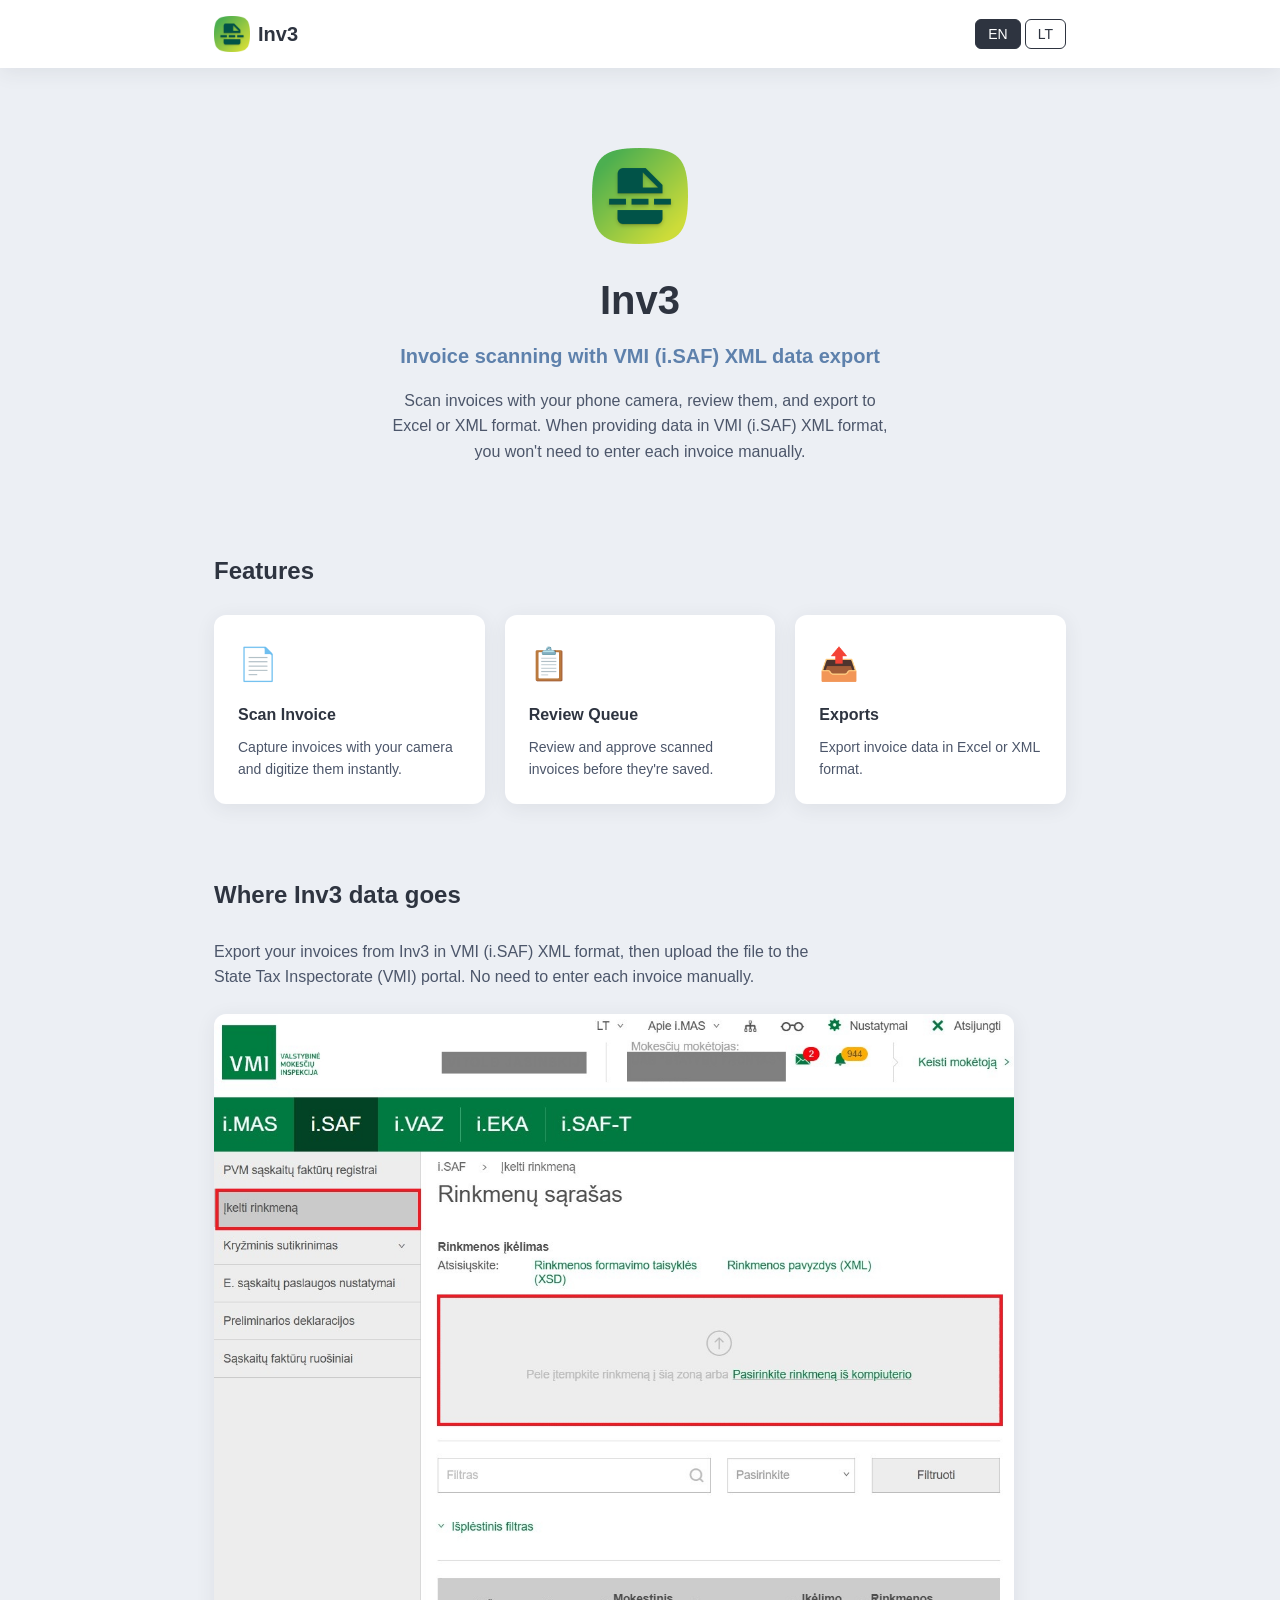
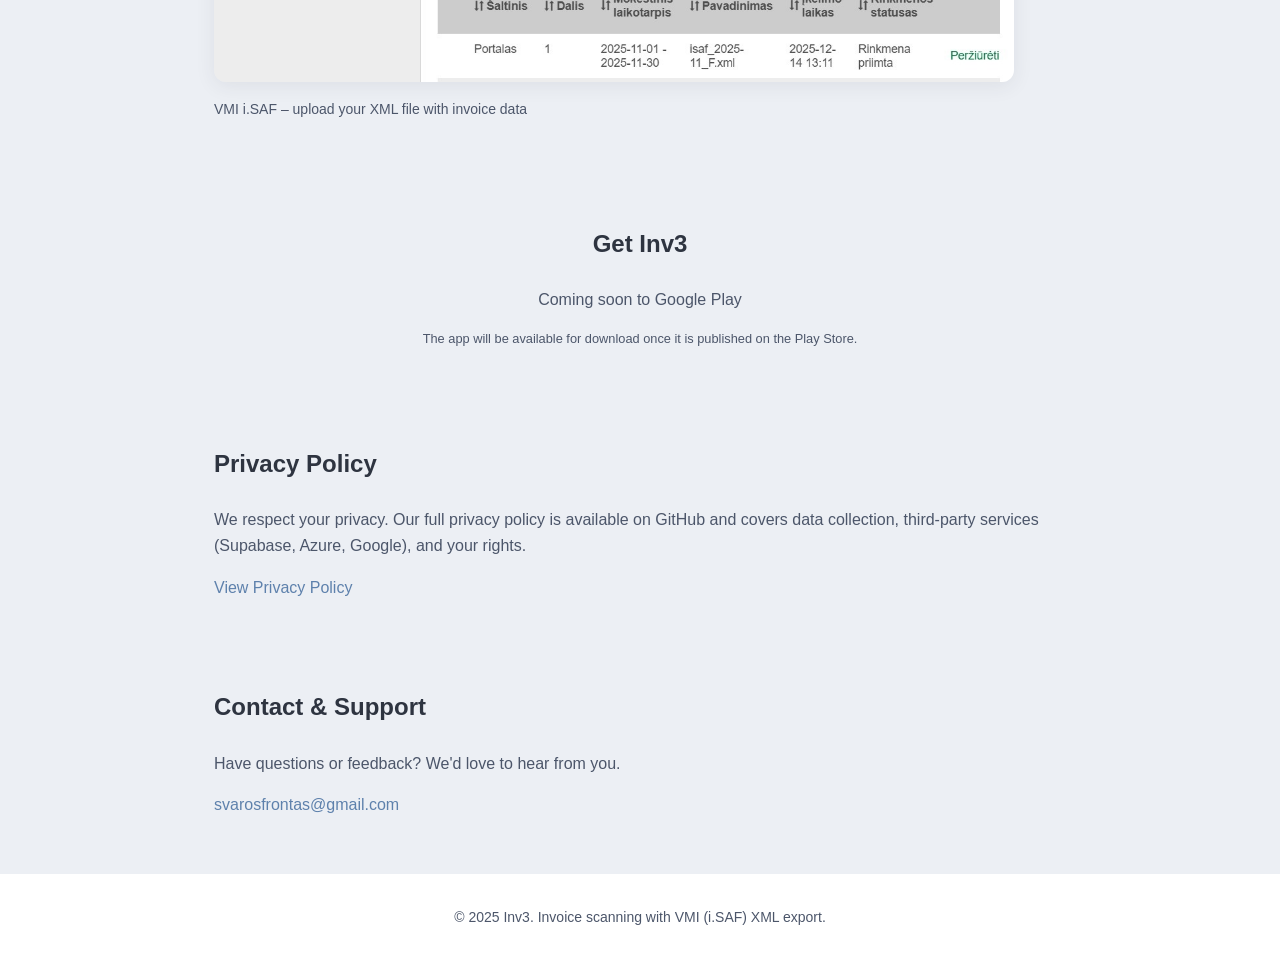
==== website/index.html @ 4410b9a9 "2026-02-17: App and website updates - Remove guide_isaf_upload.png (AAPT fix), move documentai crede" ====
<!DOCTYPE html>
<html lang="en">
<head>
    <meta charset="UTF-8">
    <meta name="viewport" content="width=device-width, initial-scale=1.0">
    <meta name="description" content="Inv3 - Invoice scanning with VMI (i.SAF) XML export. Scan, review, and export invoices to Excel or XML.">
    <link rel="icon" href="favicon.ico" sizes="any">
    <link rel="icon" type="image/png" href="icon-192.png" sizes="192x192">
    <link rel="apple-touch-icon" href="apple-touch-icon.png">
    <title>Inv3 - Invoice Scanning App</title>
    <link rel="stylesheet" href="styles.css">
</head>
<body>
    <header class="header">
        <nav class="nav">
            <a href="#" class="logo">
                <img src="icon-192.png" alt="Inv3" class="logo-icon">
                <span class="logo-text" data-i18n="app_name">Inv3</span>
            </a>
            <div class="lang-switcher">
                <button class="lang-btn active" data-lang="en" aria-label="English">EN</button>
                <button class="lang-btn" data-lang="lt" aria-label="Lietuvių">LT</button>
            </div>
        </nav>
    </header>

    <main>
        <section class="hero">
            <img src="icon-192.png" alt="Inv3" class="hero-icon">
            <h1 class="hero-title" data-i18n="app_name">Inv3</h1>
            <p class="hero-tagline" data-i18n="tagline">Invoice scanning made simple</p>
            <p class="hero-desc" data-i18n="description">Scan invoices with your camera, review them in a queue, organize by companies, and export when you need. All in one app.</p>
        </section>

        <section class="features">
            <h2 class="section-title" data-i18n="features_title">Features</h2>
            <div class="feature-grid">
                <div class="feature-card">
                    <span class="feature-icon">📄</span>
                    <h3 data-i18n="feature_scan">Scan Invoice</h3>
                    <p data-i18n="feature_scan_desc">Capture invoices with your camera and digitize them instantly.</p>
                </div>
                <div class="feature-card">
                    <span class="feature-icon">📋</span>
                    <h3 data-i18n="feature_queue">Review Queue</h3>
                    <p data-i18n="feature_queue_desc">Review and approve scanned invoices before they're saved.</p>
                </div>
                <div class="feature-card">
                    <span class="feature-icon">📤</span>
                    <h3 data-i18n="feature_exports">Exports</h3>
                    <p data-i18n="feature_exports_desc">Export invoice data in Excel or XML format.</p>
                </div>
            </div>
        </section>

        <section class="vmi-workflow">
            <h2 class="section-title" data-i18n="vmi_title">Where Inv3 data goes</h2>
            <p class="vmi-desc" data-i18n="vmi_desc">Export your invoices from Inv3 in VMI (i.SAF) XML format, then upload the file to the State Tax Inspectorate (VMI) portal. No need to enter each invoice manually.</p>
            <div class="vmi-image-wrap">
                <img src="vmi-screenshot.png" alt="VMI i.SAF file upload" class="vmi-screenshot">
            </div>
            <p class="vmi-caption" data-i18n="vmi_caption">VMI i.SAF – upload your XML file with invoice data</p>
        </section>

        <section class="download">
            <h2 class="section-title" data-i18n="download_title">Get Inv3</h2>
            <p class="download-desc" data-i18n="download_desc">Coming soon to Google Play</p>
            <p class="download-note" data-i18n="download_note">The app will be available for download once it is published on the Play Store.</p>
        </section>

        <section class="privacy">
            <h2 class="section-title" data-i18n="privacy_title">Privacy Policy</h2>
            <p class="privacy-desc" data-i18n="privacy_desc">We respect your privacy. Our app processes invoice data locally on your device. For full details, see our privacy policy.</p>
            <a href="https://github.com/mrvitold/Inv3/blob/master/PRIVACY_POLICY.md" class="privacy-link" target="_blank" rel="noopener noreferrer" data-i18n="privacy_link">View Privacy Policy</a>
        </section>

        <section class="contact">
            <h2 class="section-title" data-i18n="contact_title">Contact & Support</h2>
            <p class="contact-desc" data-i18n="contact_desc">Have questions or feedback? We'd love to hear from you.</p>
            <a href="mailto:svarosfrontas@gmail.com" class="contact-email" data-i18n="contact_email">svarosfrontas@gmail.com</a>
        </section>
    </main>

    <footer class="footer">
        <p data-i18n="footer">© 2025 Inv3. Invoice scanning made simple.</p>
    </footer>

    <script src="translations.js"></script>
    <script src="app.js"></script>
</body>
</html>
---- website/styles.css ----
:root {
    --color-primary: #2E3440;
    --color-primary-light: #3B4252;
    --color-background: #ECEFF4;
    --color-surface: #FFFFFF;
    --color-text: #2E3440;
    --color-text-muted: #4C566A;
    --color-accent: #5E81AC;
    --font-sans: -apple-system, BlinkMacSystemFont, 'Segoe UI', Roboto, Oxygen, Ubuntu, sans-serif;
    --radius: 12px;
    --shadow: 0 4px 20px rgba(46, 52, 64, 0.08);
}

* {
    box-sizing: border-box;
}

body {
    margin: 0;
    font-family: var(--font-sans);
    background: var(--color-background);
    color: var(--color-text);
    line-height: 1.6;
    min-height: 100vh;
    display: flex;
    flex-direction: column;
}

.header {
    background: var(--color-surface);
    box-shadow: var(--shadow);
    position: sticky;
    top: 0;
    z-index: 100;
}

.nav {
    max-width: 900px;
    margin: 0 auto;
    padding: 1rem 1.5rem;
    display: flex;
    align-items: center;
    justify-content: space-between;
}

.logo {
    display: flex;
    align-items: center;
    gap: 0.5rem;
    text-decoration: none;
    color: var(--color-text);
    font-weight: 700;
    font-size: 1.25rem;
}

.logo-icon {
    width: 36px;
    height: 36px;
    border-radius: 8px;
}

.lang-switcher {
    display: flex;
    gap: 0.25rem;
}

.lang-btn {
    padding: 0.4rem 0.75rem;
    border: 1px solid var(--color-primary);
    background: transparent;
    color: var(--color-text);
    font-size: 0.875rem;
    font-weight: 500;
    cursor: pointer;
    border-radius: 6px;
    transition: background 0.2s, color 0.2s;
}

.lang-btn:hover {
    background: var(--color-primary-light);
    color: white;
}

.lang-btn.active {
    background: var(--color-primary);
    color: white;
}

main {
    flex: 1;
    max-width: 900px;
    margin: 0 auto;
    padding: 2rem 1.5rem;
    width: 100%;
}

.hero {
    text-align: center;
    padding: 3rem 0;
}

.hero-icon {
    width: 96px;
    height: 96px;
    margin-bottom: 1rem;
    border-radius: 20px;
}

.hero-title {
    font-size: 2.5rem;
    font-weight: 800;
    margin: 0 0 0.5rem;
    color: var(--color-primary);
}

.hero-tagline {
    font-size: 1.25rem;
    color: var(--color-accent);
    font-weight: 600;
    margin: 0 0 1rem;
}

.hero-desc {
    font-size: 1rem;
    color: var(--color-text-muted);
    max-width: 500px;
    margin: 0 auto;
}

.section-title {
    font-size: 1.5rem;
    font-weight: 700;
    margin: 2.5rem 0 1.5rem;
    color: var(--color-primary);
}

.feature-grid {
    display: grid;
    grid-template-columns: repeat(auto-fit, minmax(200px, 1fr));
    gap: 1.25rem;
}

.feature-card {
    background: var(--color-surface);
    padding: 1.5rem;
    border-radius: var(--radius);
    box-shadow: var(--shadow);
    transition: transform 0.2s, box-shadow 0.2s;
}

.feature-card:hover {
    transform: translateY(-2px);
    box-shadow: 0 6px 24px rgba(46, 52, 64, 0.12);
}

.feature-icon {
    font-size: 2rem;
    display: block;
    margin-bottom: 0.75rem;
}

.feature-card h3 {
    font-size: 1rem;
    font-weight: 600;
    margin: 0 0 0.5rem;
    color: var(--color-primary);
}

.feature-card p {
    font-size: 0.875rem;
    color: var(--color-text-muted);
    margin: 0;
}

.vmi-workflow {
    padding: 2rem 0;
}

.vmi-desc {
    color: var(--color-text-muted);
    margin: 0 0 1.5rem;
    max-width: 600px;
}

.vmi-image-wrap {
    border-radius: var(--radius);
    overflow: hidden;
    box-shadow: var(--shadow);
    margin-bottom: 1rem;
    max-width: 800px;
}

.vmi-screenshot {
    width: 100%;
    height: auto;
    display: block;
}

.vmi-caption {
    font-size: 0.875rem;
    color: var(--color-text-muted);
    margin: 0;
}

.download {
    text-align: center;
    padding: 2rem 0;
}

.download-desc {
    margin: 0 0 1rem;
    color: var(--color-text-muted);
}

.play-badge {
    display: inline-block;
    transition: opacity 0.2s;
}

.play-badge:hover {
    opacity: 0.85;
}

.download-note {
    font-size: 0.8rem;
    color: var(--color-text-muted);
    margin: 1rem 0 0;
}

.privacy, .contact {
    padding: 1.5rem 0;
}

.privacy-desc, .contact-desc {
    color: var(--color-text-muted);
    margin: 0 0 1rem;
}

.privacy-link, .contact-email {
    color: var(--color-accent);
    font-weight: 500;
    text-decoration: none;
}

.privacy-link:hover, .contact-email:hover {
    text-decoration: underline;
}

.footer {
    text-align: center;
    padding: 2rem 1.5rem;
    background: var(--color-surface);
    color: var(--color-text-muted);
    font-size: 0.875rem;
    margin-top: auto;
}

.footer p {
    margin: 0;
}

@media (max-width: 600px) {
    .hero-title {
        font-size: 2rem;
    }

    .feature-grid {
        grid-template-columns: 1fr;
    }
}
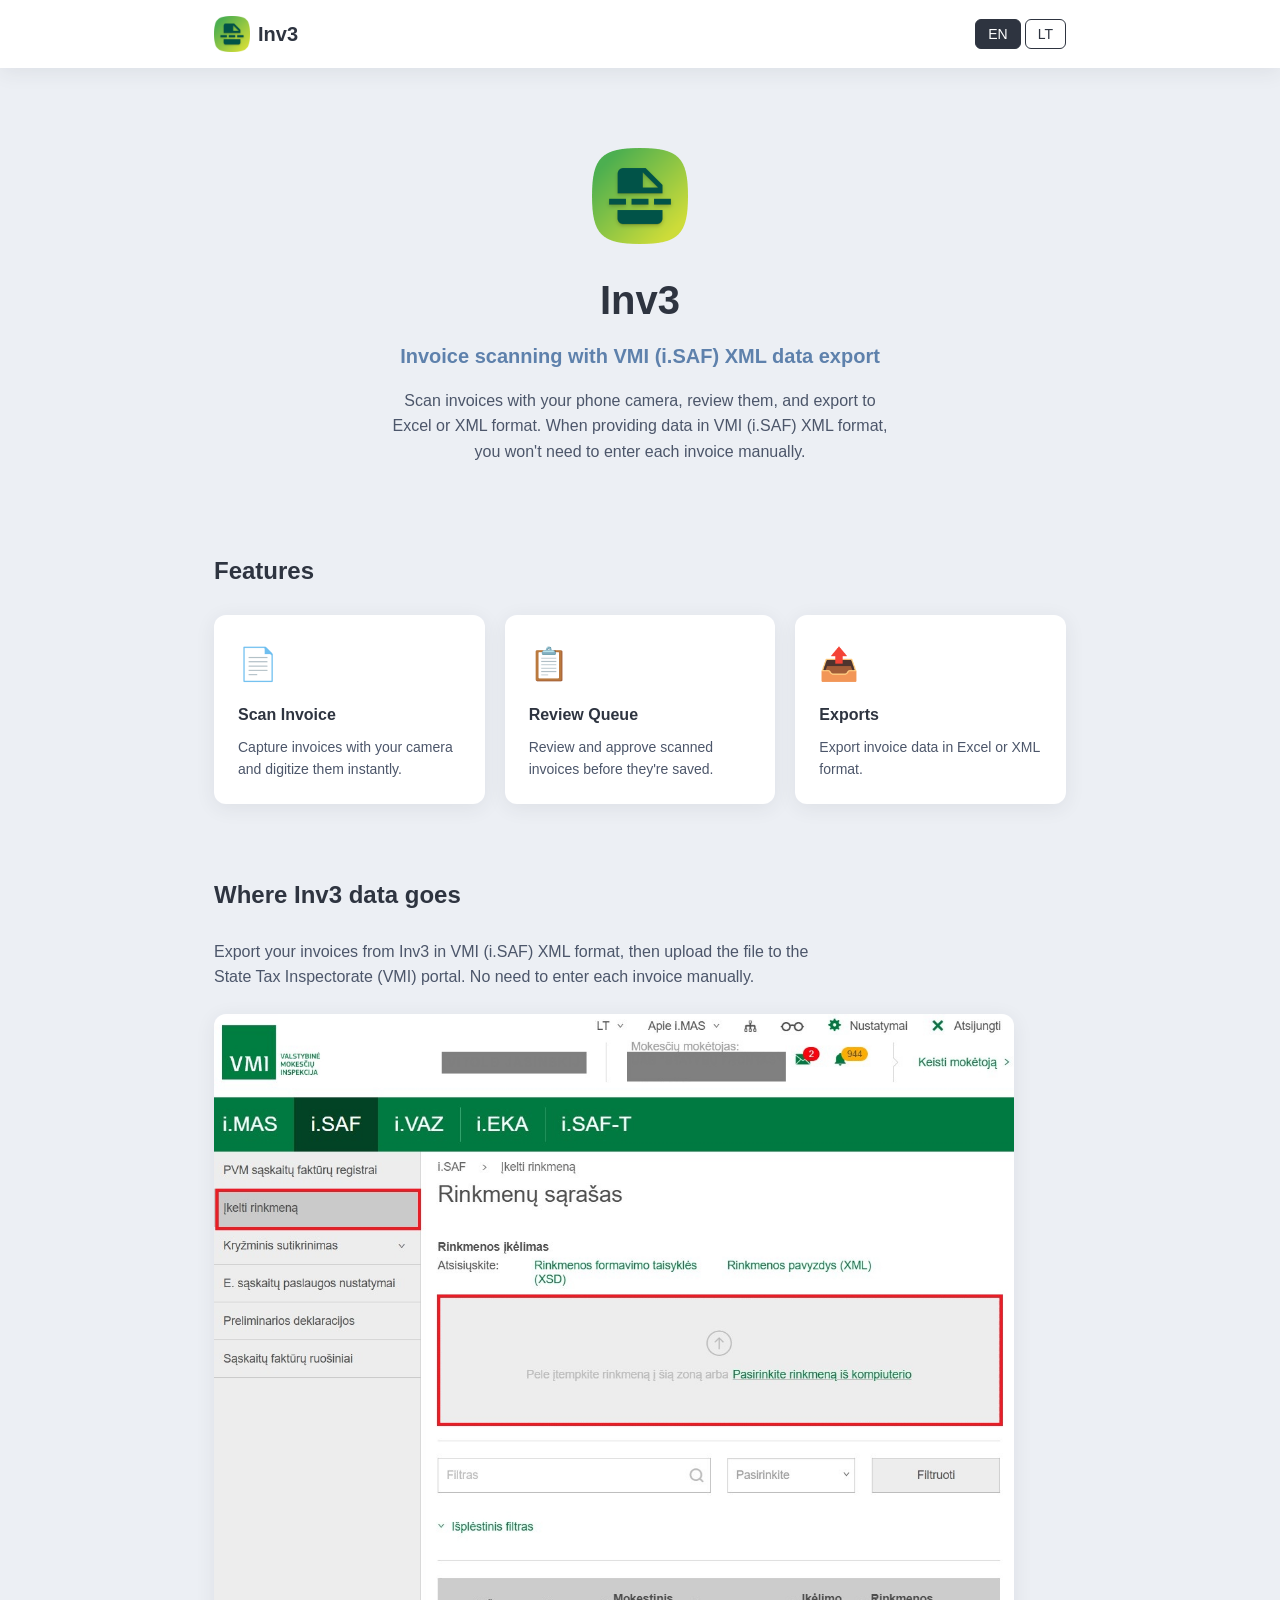
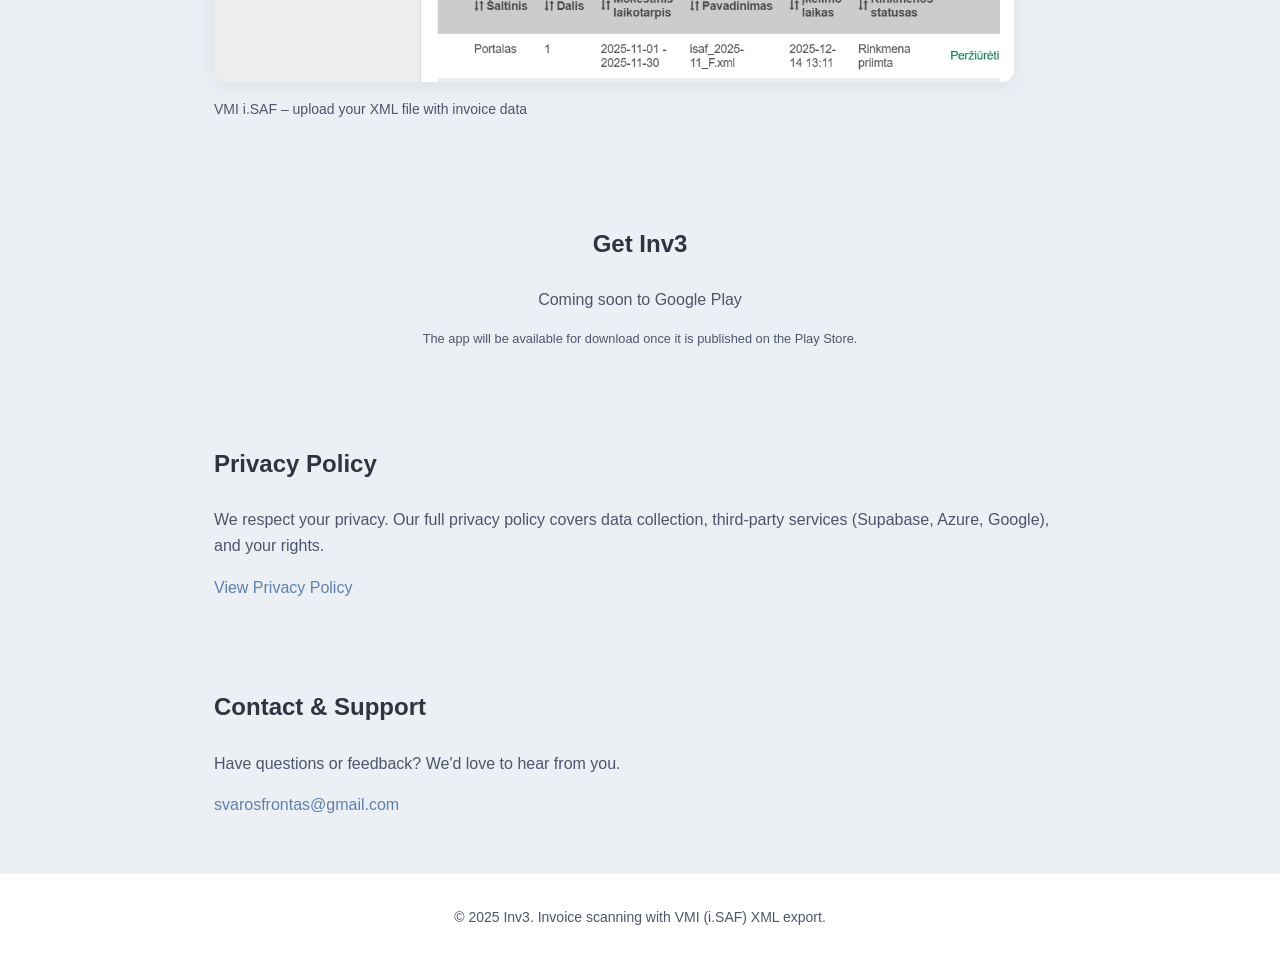
==== commit 0bde2833: "Host privacy policy on website instead of GitHub Co-authored-by: Cursor <cursoragent@cursor.com>" ====
--- a/website/index.html
+++ b/website/index.html
@@ -71,7 +71,7 @@
         <section class="privacy">
             <h2 class="section-title" data-i18n="privacy_title">Privacy Policy</h2>
             <p class="privacy-desc" data-i18n="privacy_desc">We respect your privacy. Our app processes invoice data locally on your device. For full details, see our privacy policy.</p>
-            <a href="https://github.com/mrvitold/Inv3/blob/master/PRIVACY_POLICY.md" class="privacy-link" target="_blank" rel="noopener noreferrer" data-i18n="privacy_link">View Privacy Policy</a>
+            <a href="privacy.html" class="privacy-link" data-i18n="privacy_link">View Privacy Policy</a>
         </section>
 
         <section class="contact">
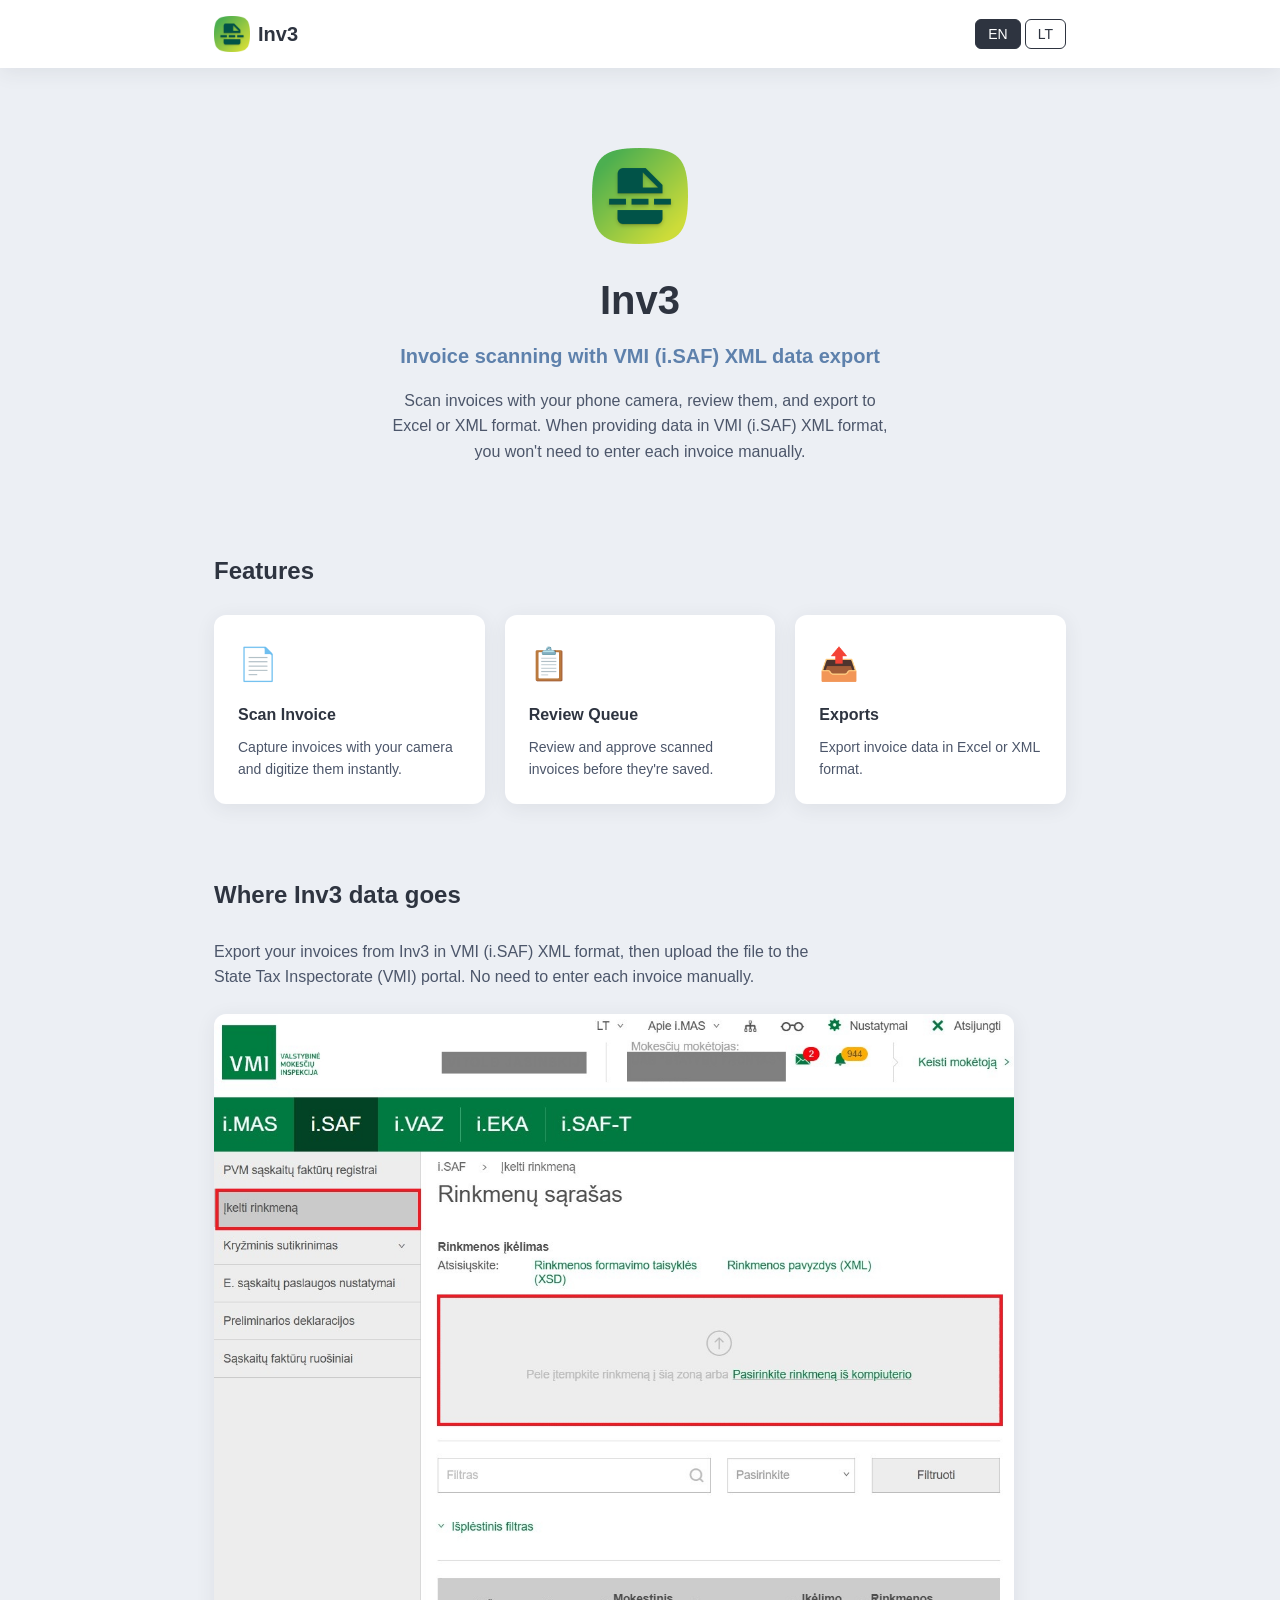
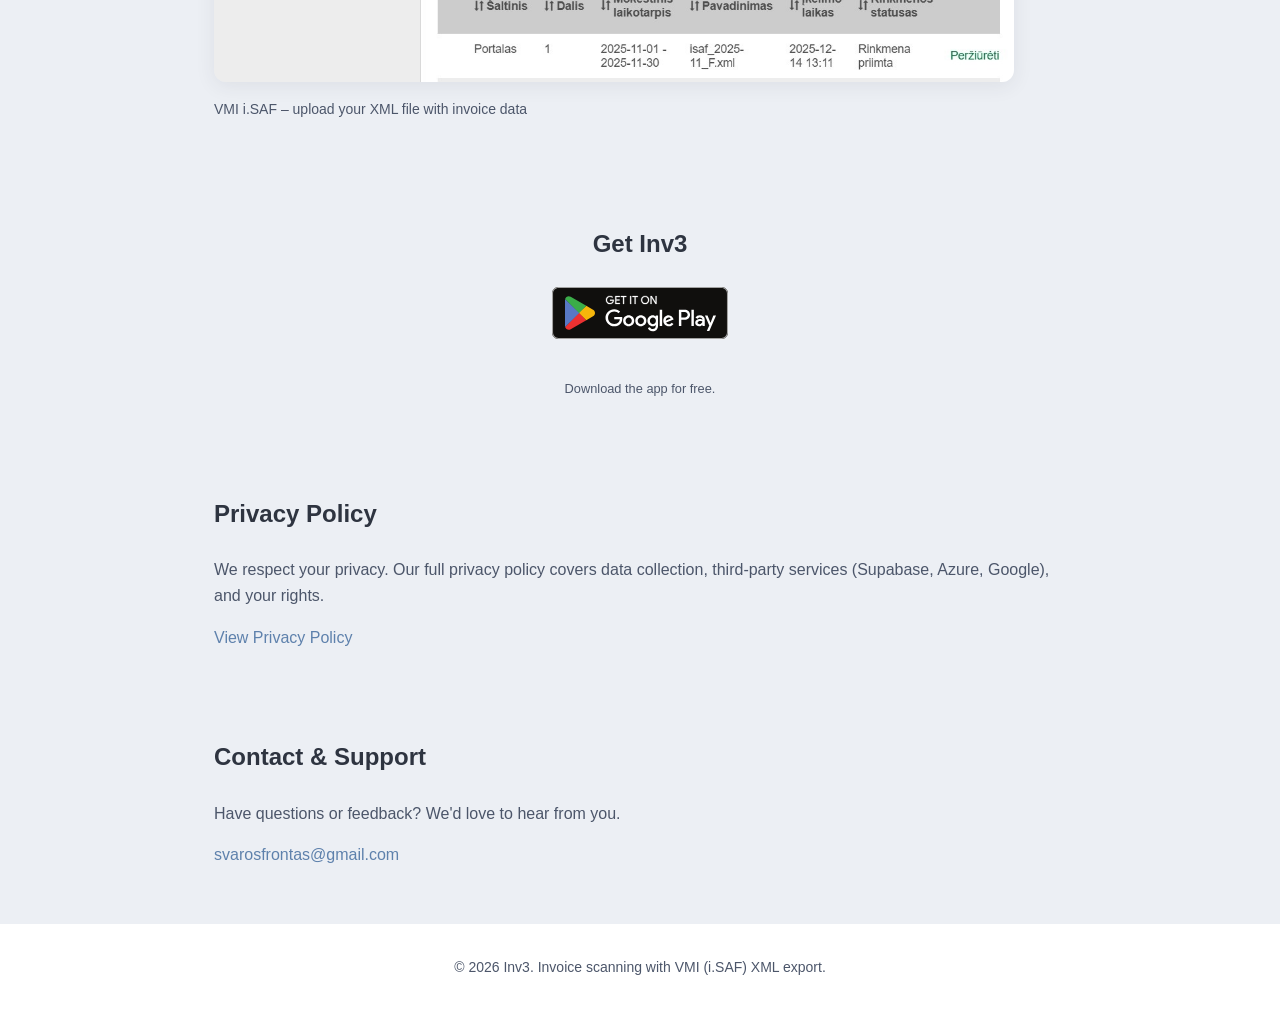
==== commit b54b05e0: "Release 1.13 (2026-03-08) - Excel (.xlsx) export instead of CSV - Fix doubled quotes in company name" ====
--- a/website/index.html
+++ b/website/index.html
@@ -64,8 +64,10 @@
 
         <section class="download">
             <h2 class="section-title" data-i18n="download_title">Get Inv3</h2>
-            <p class="download-desc" data-i18n="download_desc">Coming soon to Google Play</p>
-            <p class="download-note" data-i18n="download_note">The app will be available for download once it is published on the Play Store.</p>
+            <a href="https://play.google.com/store/apps/details?id=com.vitol.inv3" class="download-link play-badge" target="_blank" rel="noopener noreferrer">
+                <img src="google-play-badge.svg" alt="Get it on Google Play" class="play-badge-img" data-i18n-attr="alt" data-i18n-attr-key="download_desc">
+            </a>
+            <p class="download-note" data-i18n="download_note">Download the app for free.</p>
         </section>
 
         <section class="privacy">
@@ -82,7 +84,7 @@
     </main>
 
     <footer class="footer">
-        <p data-i18n="footer">© 2025 Inv3. Invoice scanning made simple.</p>
+        <p data-i18n="footer">© 2026 Inv3. Invoice scanning made simple.</p>
     </footer>
 
     <script src="translations.js"></script>
--- a/website/styles.css
+++ b/website/styles.css
@@ -207,9 +207,22 @@
     padding: 2rem 0;
 }
 
-.download-desc {
+.download-link {
+    display: inline-block;
     margin: 0 0 1rem;
-    color: var(--color-text-muted);
+    line-height: 0;
+}
+
+.play-badge-img {
+    height: 52px;
+    width: auto;
+    display: block;
+    transition: opacity 0.2s, transform 0.2s;
+}
+
+.download-link:hover .play-badge-img {
+    opacity: 0.9;
+    transform: translateY(-2px);
 }
 
 .play-badge {
